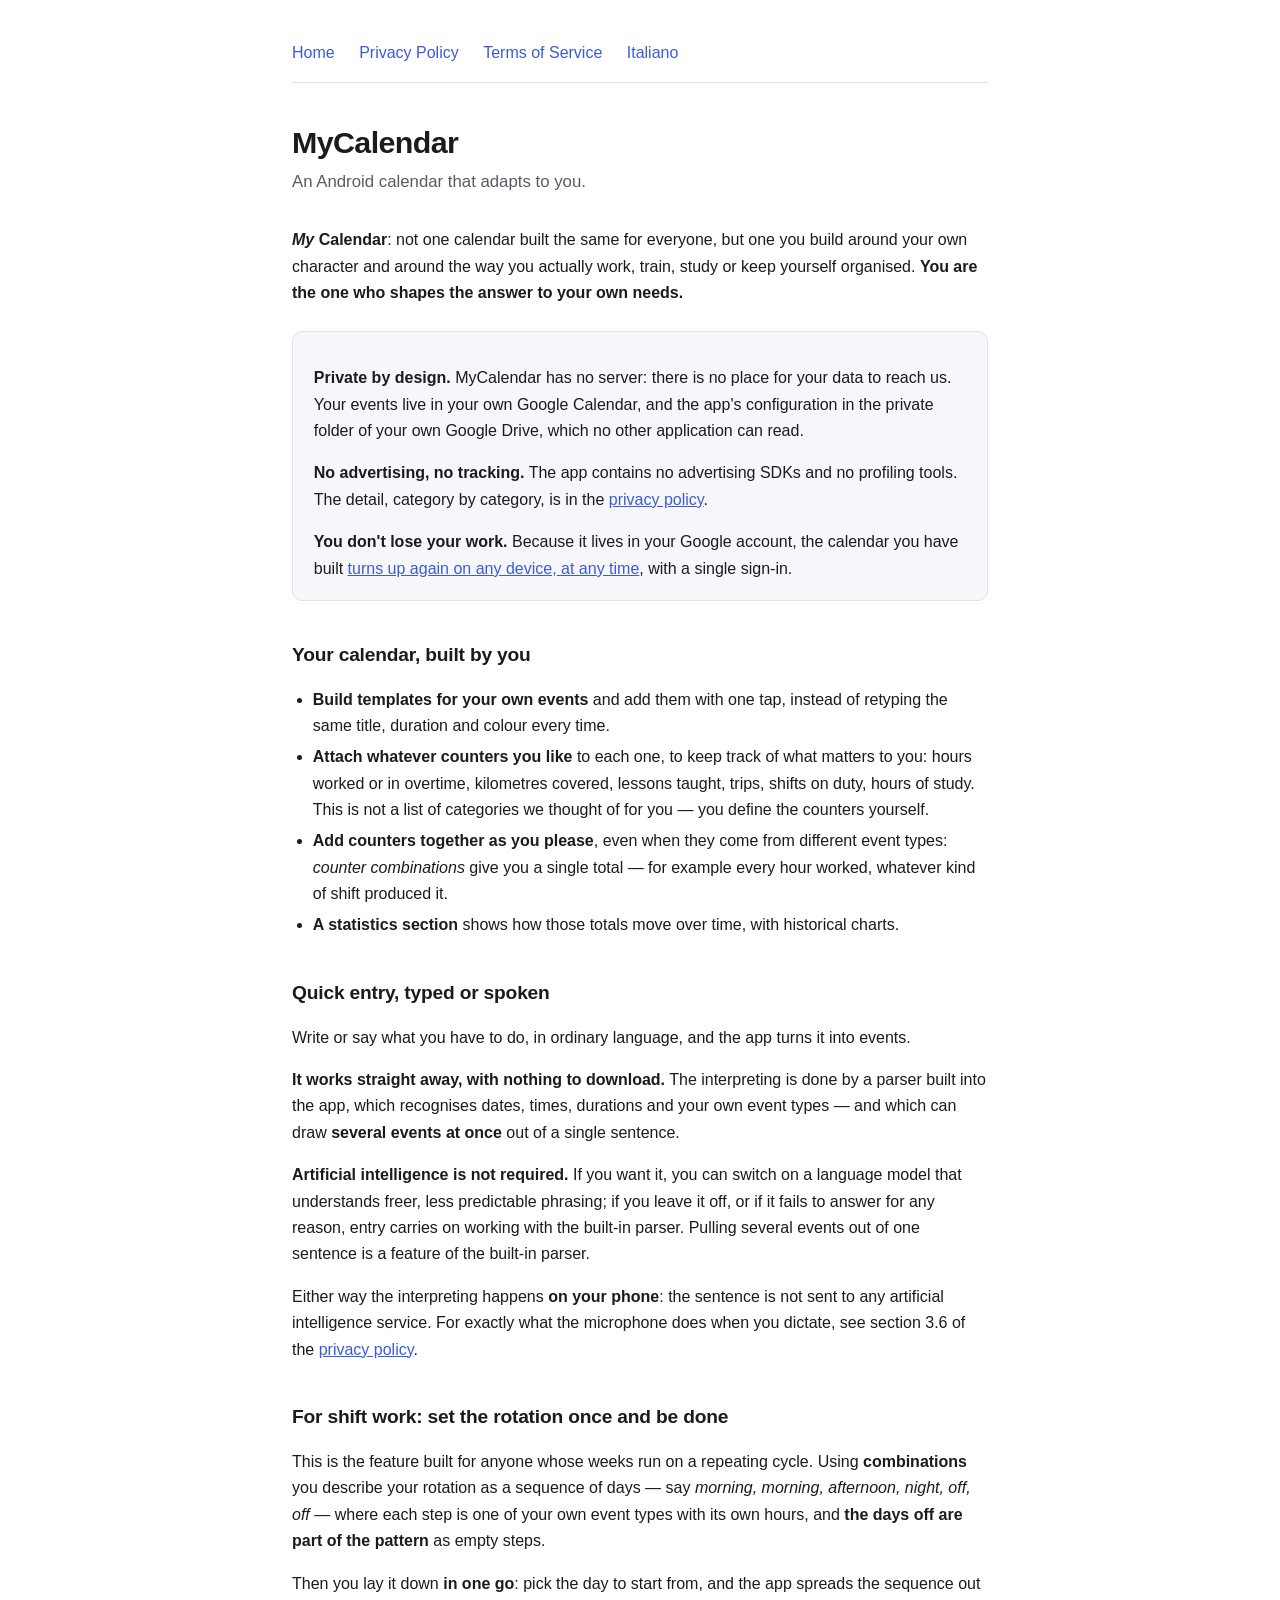
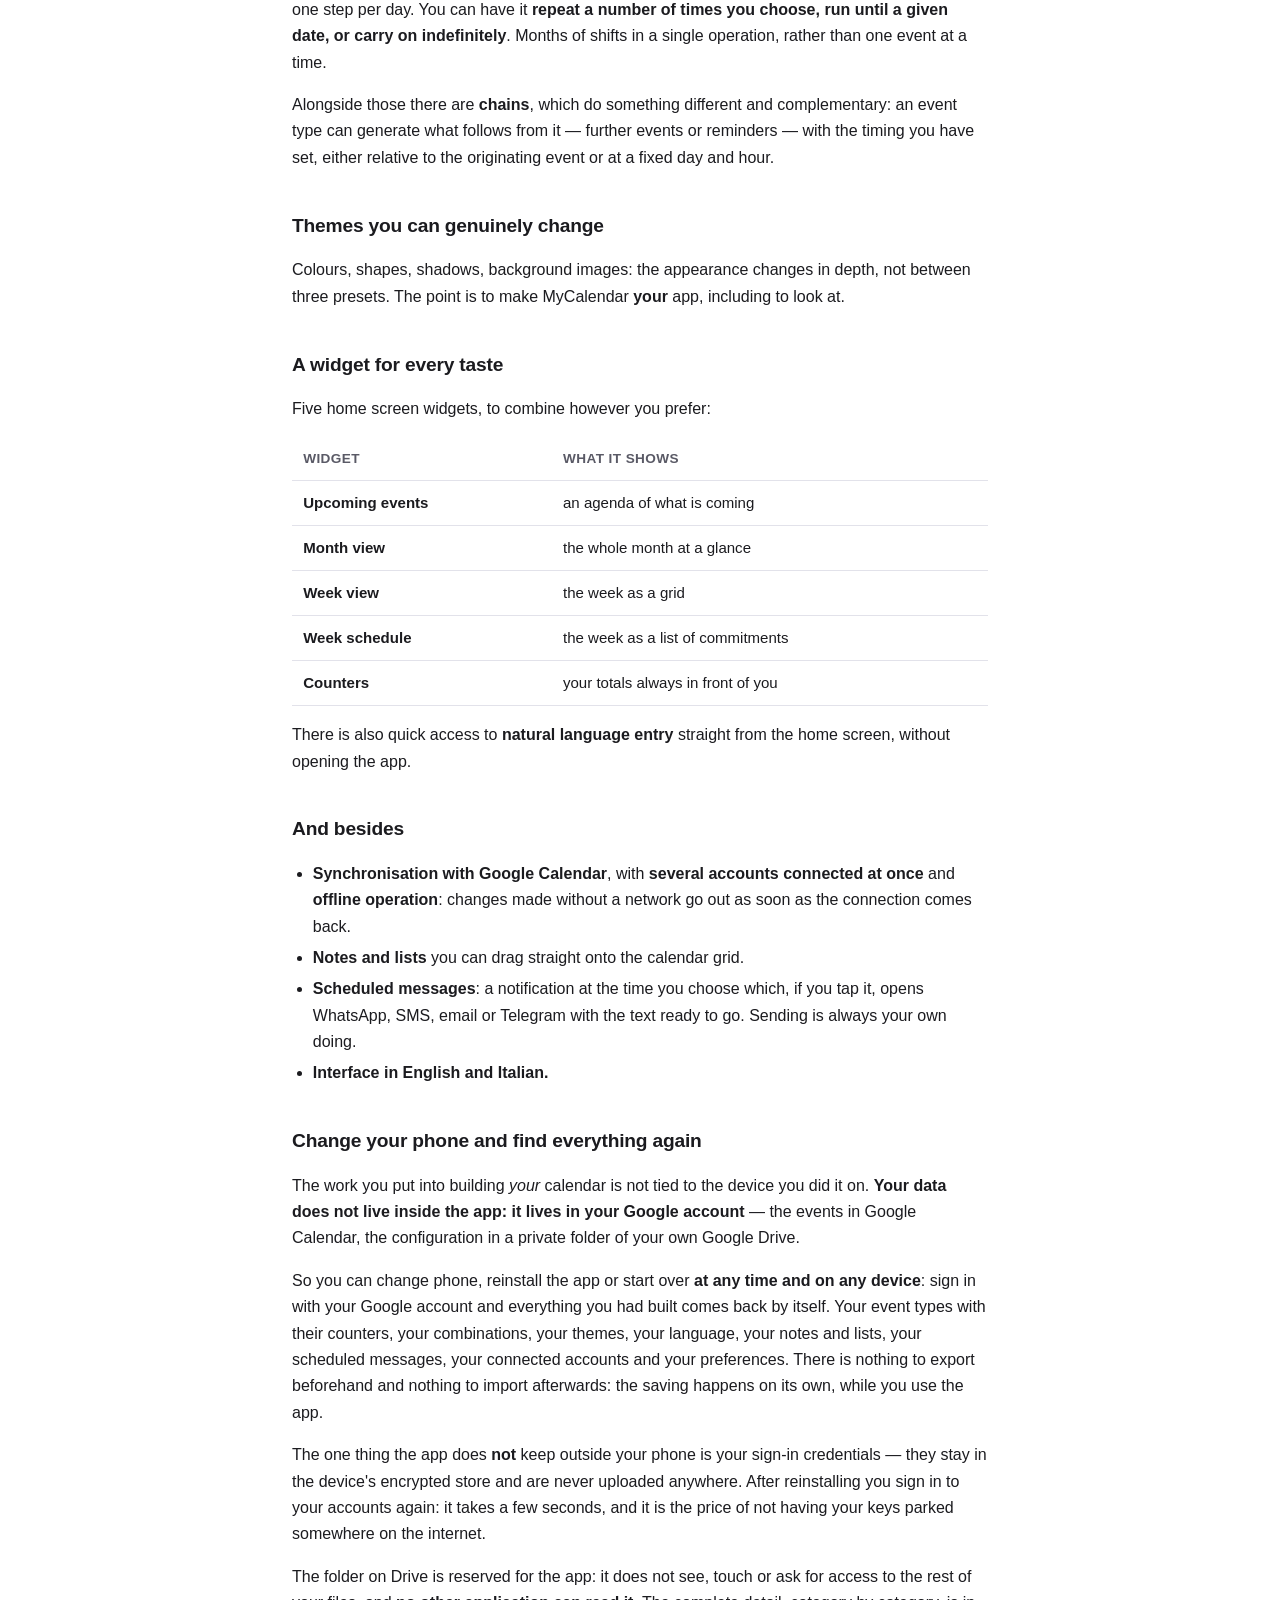
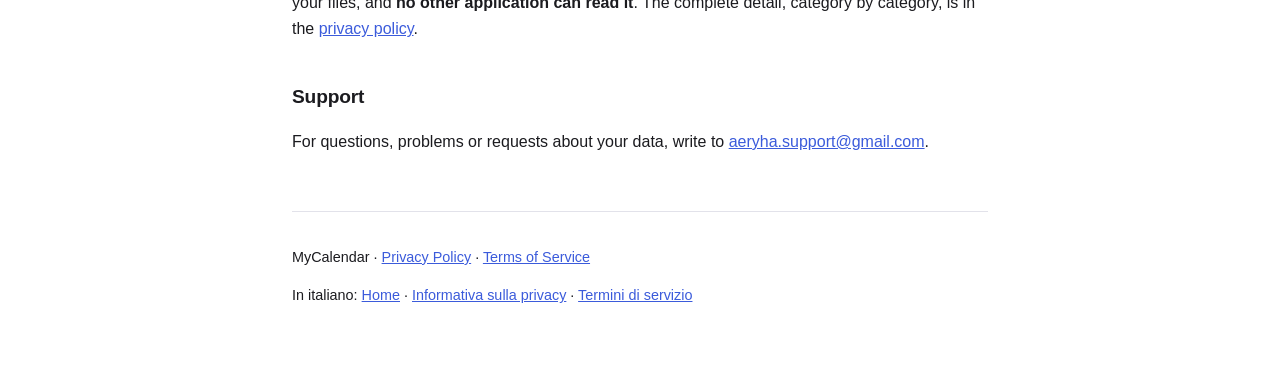
==== index-en.html @ 31de9132 "Aggiunge index-en.html, la homepage in inglese" ====
<!DOCTYPE html>
<html lang="en">
<head>
<meta charset="utf-8">
<meta name="viewport" content="width=device-width, initial-scale=1">
<title>MyCalendar — an Android calendar that adapts to you</title>
<meta name="description" content="MyCalendar is an Android calendar that adapts to you: build templates for your own events, attach whatever counters you want, and watch how they add up. Private by design: your data stays in your own Google account.">
<link rel="stylesheet" href="stile.css">
</head>
<body>

<nav>
  <a href="index-en.html">Home</a>
  <a href="privacy-en.html">Privacy Policy</a>
  <a href="terms-en.html">Terms of Service</a>
  <a href="index.html">Italiano</a>
</nav>

<h1>MyCalendar</h1>
<p class="sottotitolo">An Android calendar that adapts to you.</p>
<p><strong><em>My</em> Calendar</strong>: not one calendar built the same for everyone, but one
you build around your own character and around the way you actually work, train, study or keep
yourself organised. <strong>You are the one who shapes the answer to your own needs.</strong></p>

<div class="sintesi">
  <p><strong>Private by design.</strong> MyCalendar has no server: there is no place for your
  data to reach us. Your events live in your own Google Calendar, and the app's configuration
  in the private folder of your own Google Drive, which no other application can read.</p>
  <p><strong>No advertising, no tracking.</strong> The app contains no advertising SDKs and no
  profiling tools. The detail, category by category, is in the
  <a href="privacy-en.html">privacy policy</a>.</p>
  <p><strong>You don't lose your work.</strong> Because it lives in your Google account, the
  calendar you have built <a href="#restore">turns up again on any device, at any time</a>,
  with a single sign-in.</p>
</div>

<h2>Your calendar, built by you</h2>
<ul>
  <li><strong>Build templates for your own events</strong> and add them with one tap, instead
  of retyping the same title, duration and colour every time.</li>
  <li><strong>Attach whatever counters you like</strong> to each one, to keep track of what
  matters to you: hours worked or in overtime, kilometres covered, lessons taught, trips,
  shifts on duty, hours of study. This is not a list of categories we thought of for you —
  you define the counters yourself.</li>
  <li><strong>Add counters together as you please</strong>, even when they come from different
  event types: <em>counter combinations</em> give you a single total — for example every hour
  worked, whatever kind of shift produced it.</li>
  <li><strong>A statistics section</strong> shows how those totals move over time, with
  historical charts.</li>
</ul>

<h2>Quick entry, typed or spoken</h2>
<p>Write or say what you have to do, in ordinary language, and the app turns it into events.</p>
<p><strong>It works straight away, with nothing to download.</strong> The interpreting is done
by a parser built into the app, which recognises dates, times, durations and your own event
types — and which can draw <strong>several events at once</strong> out of a single
sentence.</p>
<p><strong>Artificial intelligence is not required.</strong> If you want it, you can switch on
a language model that understands freer, less predictable phrasing; if you leave it off, or if
it fails to answer for any reason, entry carries on working with the built-in parser. Pulling
several events out of one sentence is a feature of the built-in parser.</p>
<p>Either way the interpreting happens <strong>on your phone</strong>: the sentence is not sent
to any artificial intelligence service. For exactly what the microphone does when you dictate,
see section 3.6 of the <a href="privacy-en.html">privacy policy</a>.</p>

<h2>For shift work: set the rotation once and be done</h2>
<p>This is the feature built for anyone whose weeks run on a repeating cycle. Using
<strong>combinations</strong> you describe your rotation as a sequence of days — say
<em>morning, morning, afternoon, night, off, off</em> — where each step is one of your own
event types with its own hours, and <strong>the days off are part of the pattern</strong> as
empty steps.</p>
<p>Then you lay it down <strong>in one go</strong>: pick the day to start from, and the app
spreads the sequence out one step per day. You can have it <strong>repeat a number of times
you choose, run until a given date, or carry on indefinitely</strong>. Months of shifts in a
single operation, rather than one event at a time.</p>
<p>Alongside those there are <strong>chains</strong>, which do something different and
complementary: an event type can generate what follows from it — further events or reminders —
with the timing you have set, either relative to the originating event or at a fixed day and
hour.</p>

<h2>Themes you can genuinely change</h2>
<p>Colours, shapes, shadows, background images: the appearance changes in depth, not between
three presets. The point is to make MyCalendar <strong>your</strong> app, including to look
at.</p>

<h2>A widget for every taste</h2>
<p>Five home screen widgets, to combine however you prefer:</p>
<table>
  <tr><th>Widget</th><th>What it shows</th></tr>
  <tr><td><strong>Upcoming events</strong></td><td>an agenda of what is coming</td></tr>
  <tr><td><strong>Month view</strong></td><td>the whole month at a glance</td></tr>
  <tr><td><strong>Week view</strong></td><td>the week as a grid</td></tr>
  <tr><td><strong>Week schedule</strong></td><td>the week as a list of commitments</td></tr>
  <tr><td><strong>Counters</strong></td><td>your totals always in front of you</td></tr>
</table>
<p>There is also quick access to <strong>natural language entry</strong> straight from the home
screen, without opening the app.</p>

<h2>And besides</h2>
<ul>
  <li><strong>Synchronisation with Google Calendar</strong>, with <strong>several accounts
  connected at once</strong> and <strong>offline operation</strong>: changes made without a
  network go out as soon as the connection comes back.</li>
  <li><strong>Notes and lists</strong> you can drag straight onto the calendar grid.</li>
  <li><strong>Scheduled messages</strong>: a notification at the time you choose which, if you
  tap it, opens WhatsApp, SMS, email or Telegram with the text ready to go. Sending is always
  your own doing.</li>
  <li><strong>Interface in English and Italian.</strong></li>
</ul>

<h2 id="restore">Change your phone and find everything again</h2>
<p>The work you put into building <em>your</em> calendar is not tied to the device you did it
on. <strong>Your data does not live inside the app: it lives in your Google account</strong> —
the events in Google Calendar, the configuration in a private folder of your own Google
Drive.</p>
<p>So you can change phone, reinstall the app or start over <strong>at any time and on any
device</strong>: sign in with your Google account and everything you had built comes back by
itself. Your event types with their counters, your combinations, your themes, your language,
your notes and lists, your scheduled messages, your connected accounts and your preferences.
There is nothing to export beforehand and nothing to import afterwards: the saving happens on
its own, while you use the app.</p>
<p>The one thing the app does <strong>not</strong> keep outside your phone is your sign-in
credentials — they stay in the device's encrypted store and are never uploaded anywhere. After
reinstalling you sign in to your accounts again: it takes a few seconds, and it is the price of
not having your keys parked somewhere on the internet.</p>
<p>The folder on Drive is reserved for the app: it does not see, touch or ask for access to the
rest of your files, and <strong>no other application can read it</strong>. The complete detail,
category by category, is in the <a href="privacy-en.html">privacy policy</a>.</p>

<h2>Support</h2>
<p>For questions, problems or requests about your data, write to
<a href="mailto:aeryha.support@gmail.com">aeryha.support@gmail.com</a>.</p>

<footer>
  <p>MyCalendar · <a href="privacy-en.html">Privacy Policy</a> ·
  <a href="terms-en.html">Terms of Service</a></p>
  <p>In italiano: <a href="index.html">Home</a> ·
  <a href="privacy.html">Informativa sulla privacy</a> ·
  <a href="termini.html">Termini di servizio</a></p>
</footer>

</body>
</html>
---- stile.css ----
:root {
  --testo: #1b1b1f;
  --tenue: #5a5a66;
  --bordo: #e2e2ea;
  --sfondo: #ffffff;
  --accento: #3b5bdb;
  --nota: #f7f7fb;
}
@media (prefers-color-scheme: dark) {
  :root {
    --testo: #e8e8ee;
    --tenue: #a3a3b2;
    --bordo: #32323c;
    --sfondo: #16161a;
    --accento: #8da2fb;
    --nota: #1e1e24;
  }
}
* { box-sizing: border-box; }
body {
  margin: 0 auto;
  padding: 2.5rem 1.25rem 4rem;
  max-width: 46rem;
  background: var(--sfondo);
  color: var(--testo);
  font: 16px/1.65 -apple-system, BlinkMacSystemFont, "Segoe UI", Roboto, sans-serif;
  -webkit-text-size-adjust: 100%;
}
h1 { font-size: 1.9rem; line-height: 1.25; margin: 0 0 .4rem; letter-spacing: -.02em; }
h2 { font-size: 1.2rem; margin: 2.4rem 0 .6rem; letter-spacing: -.01em; }
h3 { font-size: 1rem; margin: 1.6rem 0 .4rem; }
p, li { color: var(--testo); }
a { color: var(--accento); }
.sottotitolo { color: var(--tenue); margin: 0 0 2rem; font-size: 1.05rem; }
.aggiornato { color: var(--tenue); font-size: .9rem; }
nav { margin: 0 0 2.5rem; padding-bottom: 1rem; border-bottom: 1px solid var(--bordo); }
nav a { margin-right: 1.25rem; text-decoration: none; font-weight: 500; }
nav a:hover { text-decoration: underline; }
.sintesi {
  background: var(--nota);
  border: 1px solid var(--bordo);
  border-radius: 10px;
  padding: 1.1rem 1.3rem;
  margin: 1.5rem 0 2rem;
}
.sintesi p:last-child { margin-bottom: 0; }
table { width: 100%; border-collapse: collapse; margin: 1rem 0; font-size: .94rem; }
th, td { text-align: left; vertical-align: top; padding: .6rem .7rem; border-bottom: 1px solid var(--bordo); }
th { font-weight: 600; color: var(--tenue); font-size: .85rem; text-transform: uppercase; letter-spacing: .03em; }
code { background: var(--nota); padding: .1rem .35rem; border-radius: 4px; font-size: .9em; }
footer { margin-top: 3.5rem; padding-top: 1.2rem; border-top: 1px solid var(--bordo); color: var(--tenue); font-size: .9rem; }
ul { padding-left: 1.3rem; }
li { margin: .3rem 0; }
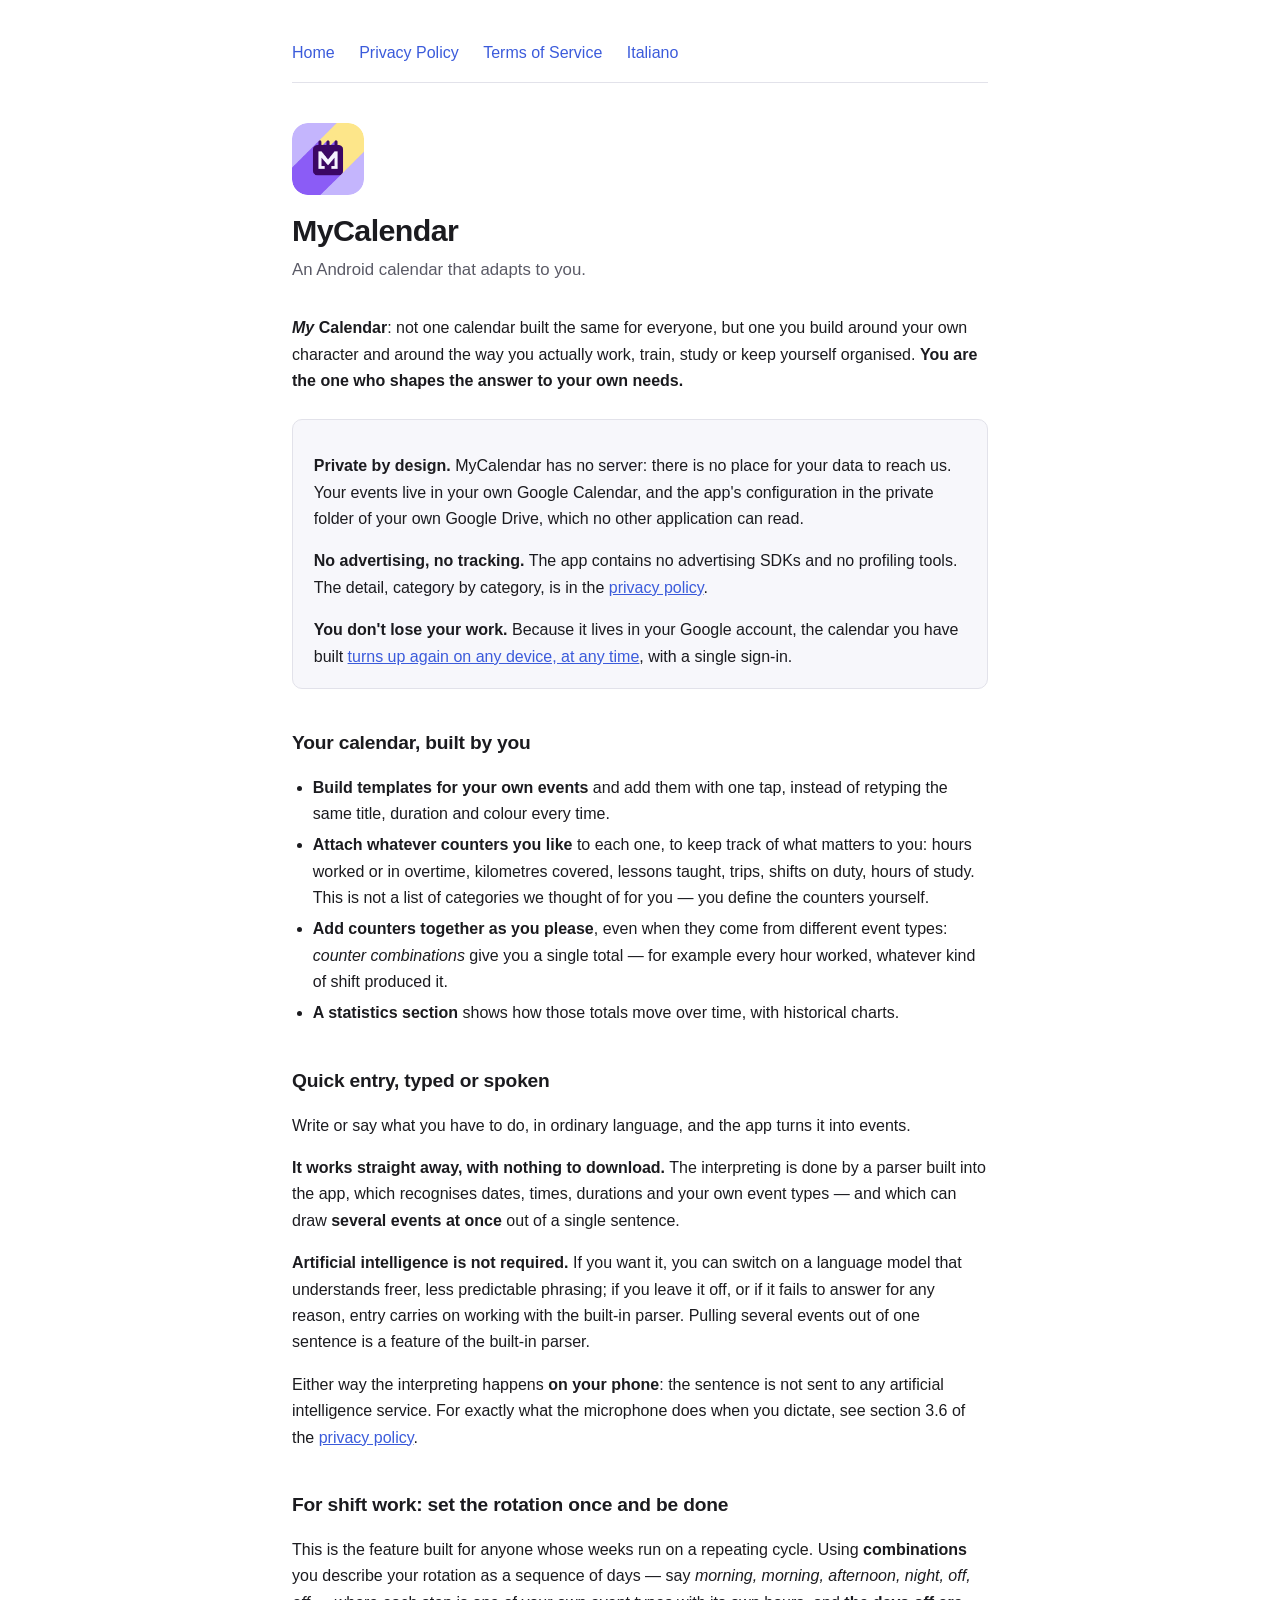
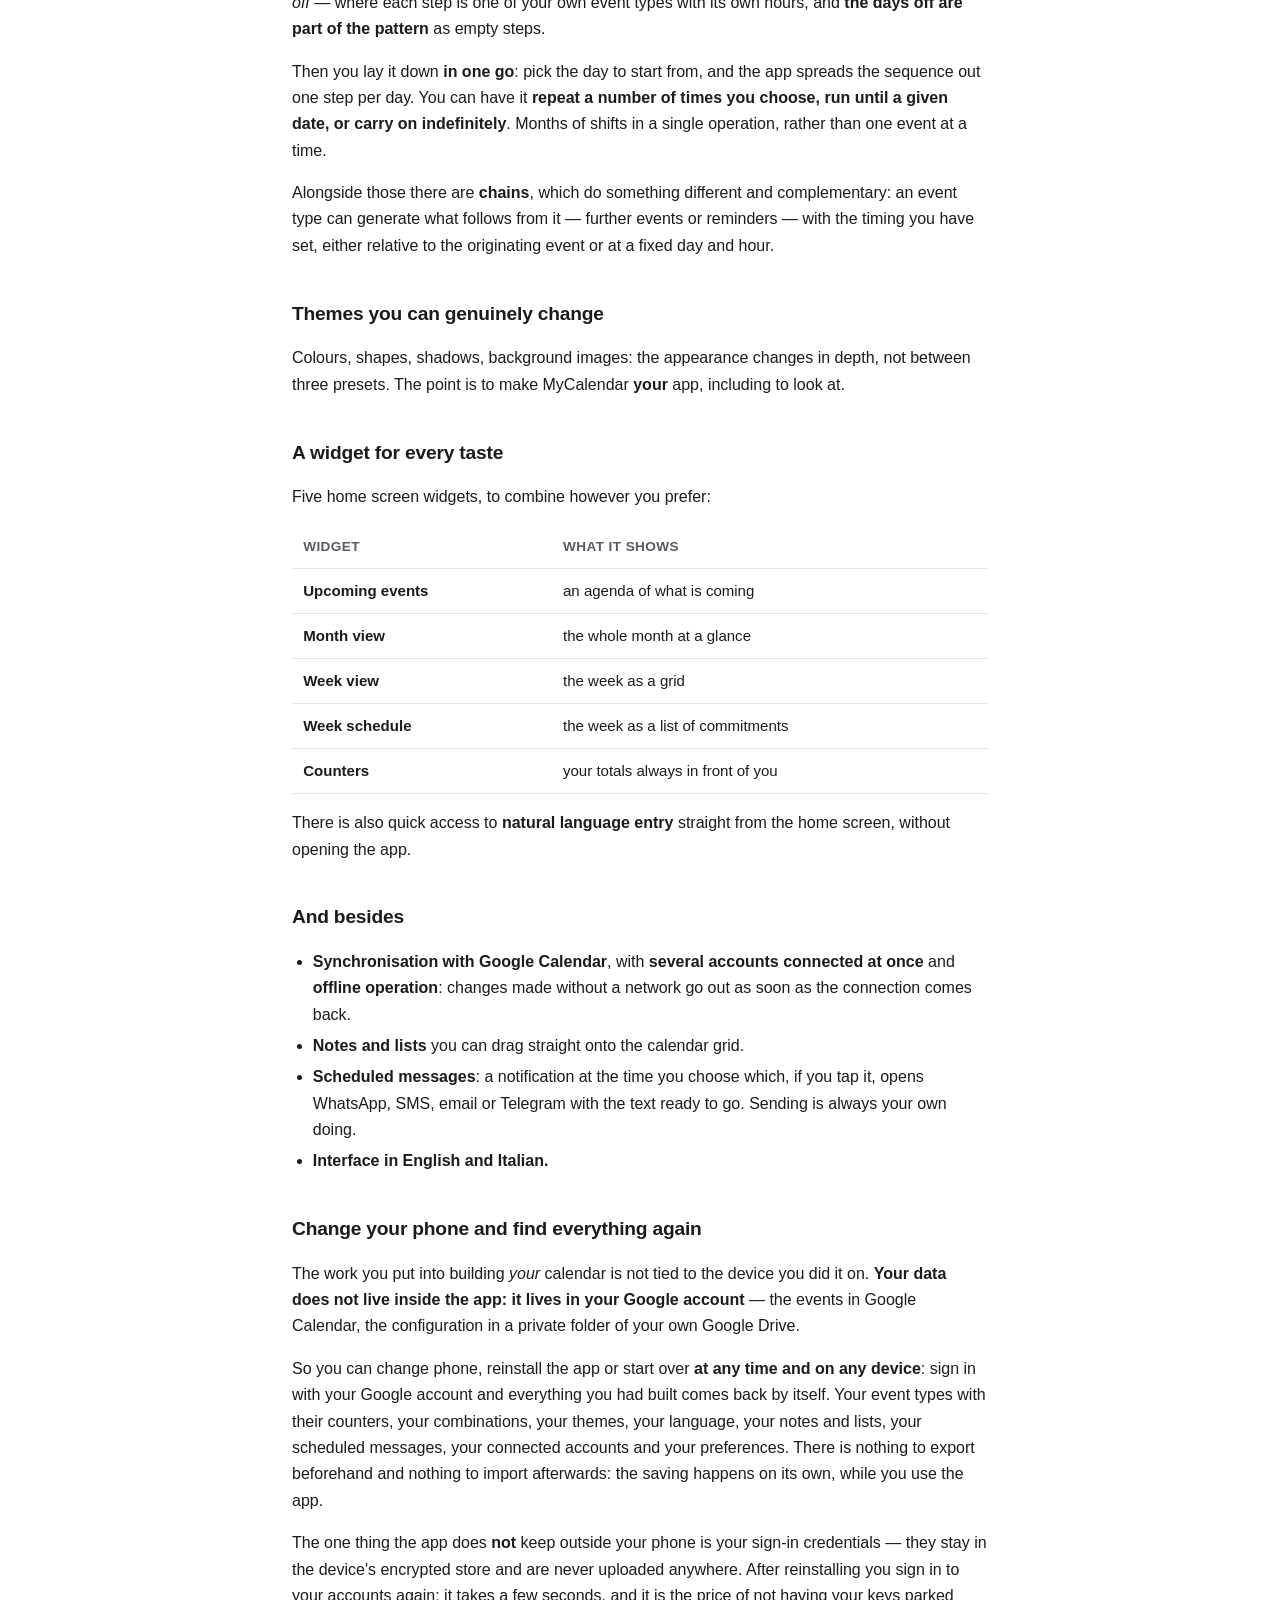
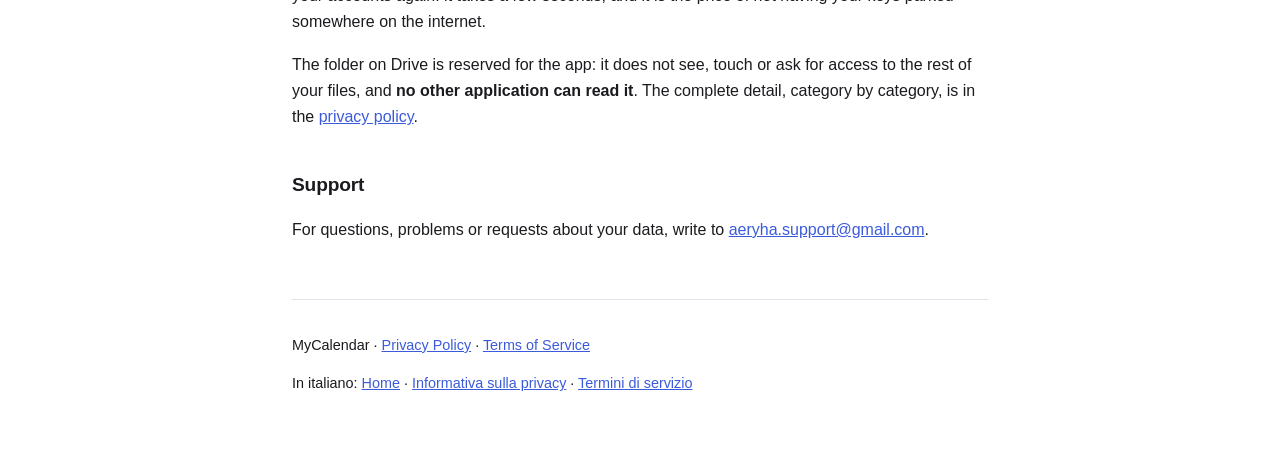
==== commit 1723f185: "Aggiunge il logo di MyCalendar al sito Il sito non aveva ne` logo ne` favicon. La revisione del bran" ====
--- a/index-en.html
+++ b/index-en.html
@@ -5,6 +5,14 @@
 <meta name="viewport" content="width=device-width, initial-scale=1">
 <title>MyCalendar — an Android calendar that adapts to you</title>
 <meta name="description" content="MyCalendar is an Android calendar that adapts to you: build templates for your own events, attach whatever counters you want, and watch how they add up. Private by design: your data stays in your own Google account.">
+<meta property="og:type" content="website">
+<meta property="og:title" content="MyCalendar — an Android calendar that adapts to you">
+<meta property="og:description" content="MyCalendar is an Android calendar that adapts to you: build templates for your own events, attach whatever counters you want, and watch how they add up. Private by design: your data stays in your own Google account.">
+<meta property="og:image" content="https://aeryha.github.io/mycalendar-sito/icona-512.png">
+<meta property="og:url" content="https://aeryha.github.io/mycalendar-sito/index-en.html">
+<link rel="icon" href="favicon.ico" sizes="any">
+<link rel="icon" href="icona-192.png" type="image/png">
+<link rel="apple-touch-icon" href="icona-180.png">
 <link rel="stylesheet" href="stile.css">
 </head>
 <body>
@@ -16,6 +24,7 @@
   <a href="index.html">Italiano</a>
 </nav>
 
+<img src="icona-512.png" alt="MyCalendar logo" class="marchio" width="72" height="72">
 <h1>MyCalendar</h1>
 <p class="sottotitolo">An Android calendar that adapts to you.</p>
 <p><strong><em>My</em> Calendar</strong>: not one calendar built the same for everyone, but one
--- a/stile.css
+++ b/stile.css
@@ -26,6 +26,7 @@
   font: 16px/1.65 -apple-system, BlinkMacSystemFont, "Segoe UI", Roboto, sans-serif;
   -webkit-text-size-adjust: 100%;
 }
+.marchio { display: block; width: 72px; height: 72px; border-radius: 16px; margin: 0 0 1rem; }
 h1 { font-size: 1.9rem; line-height: 1.25; margin: 0 0 .4rem; letter-spacing: -.02em; }
 h2 { font-size: 1.2rem; margin: 2.4rem 0 .6rem; letter-spacing: -.01em; }
 h3 { font-size: 1rem; margin: 1.6rem 0 .4rem; }
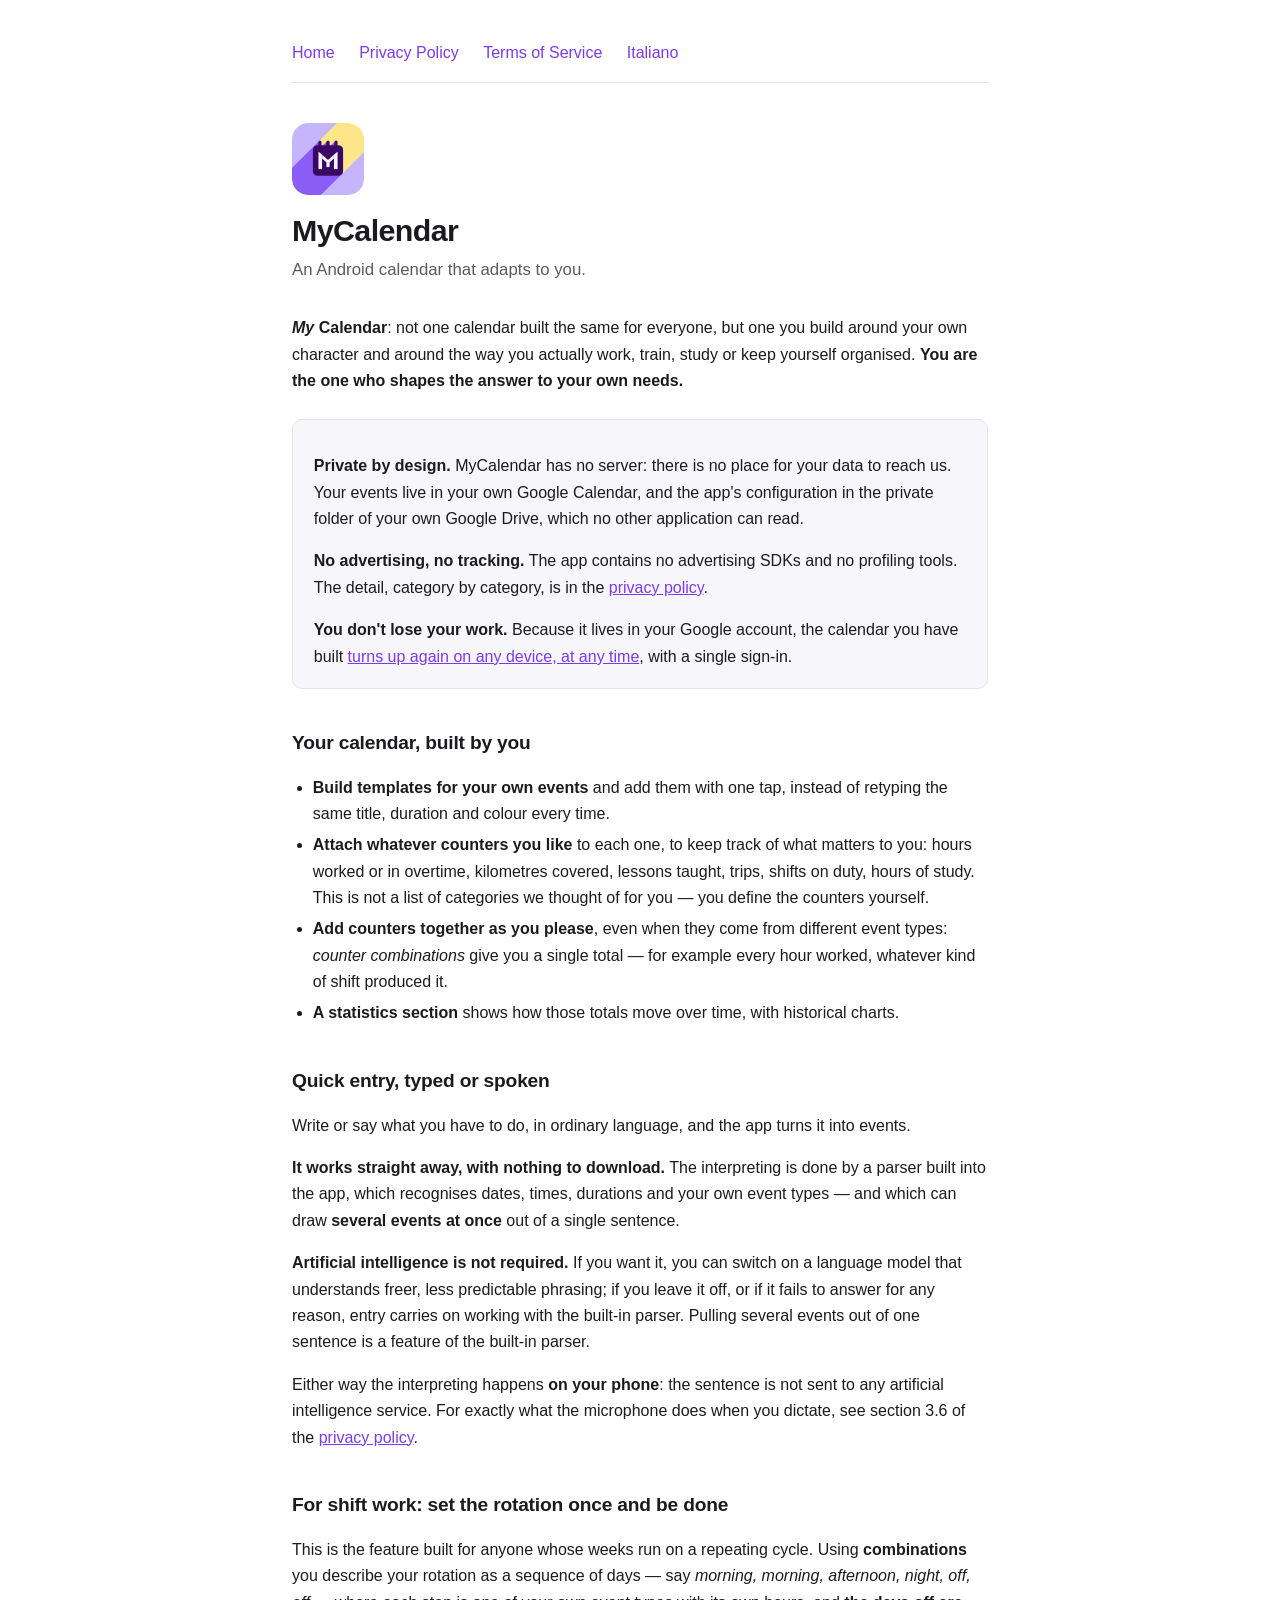
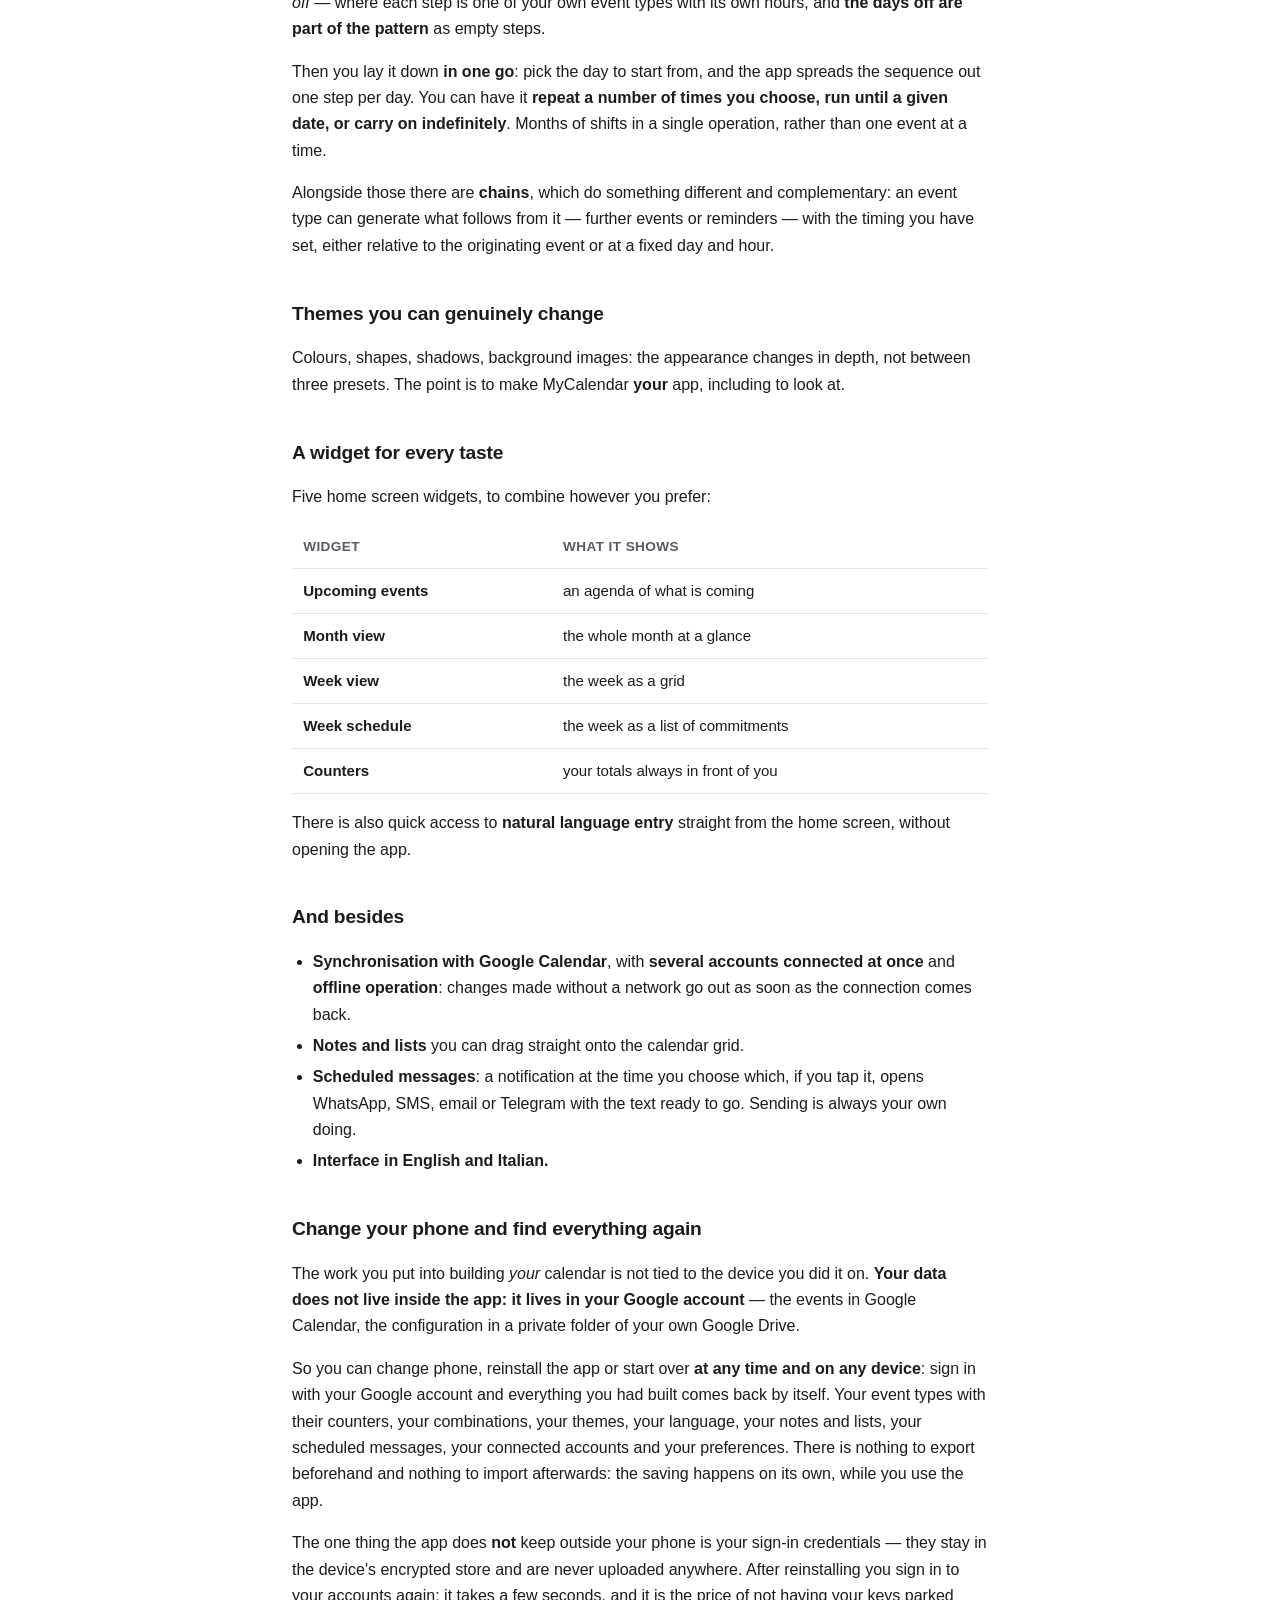
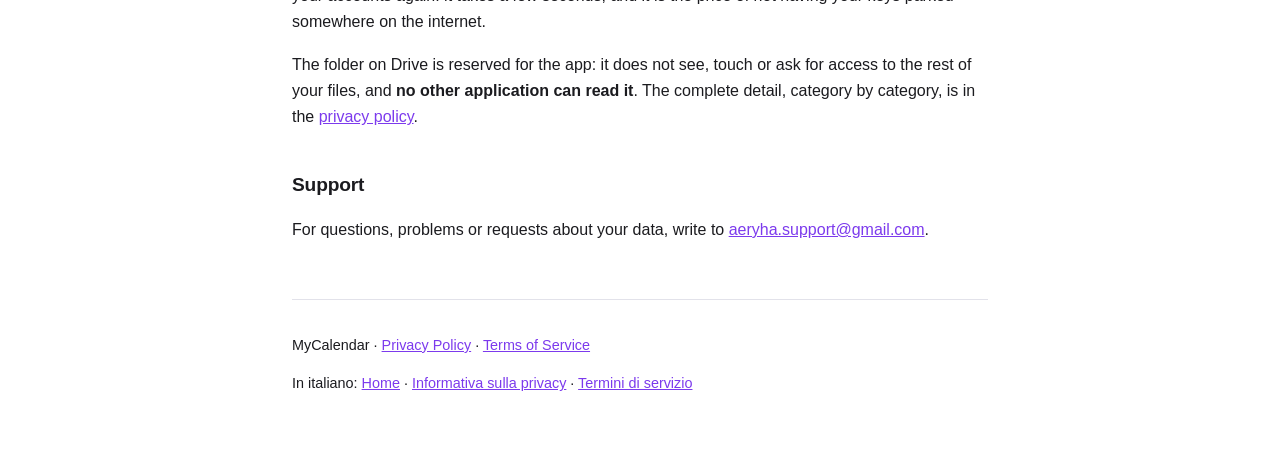
==== commit 67b0cb25: "Dichiara l'indirizzo canonico https di ogni pagina Search Console segnalava http://aeryha.com/ e /in" ====
--- a/index-en.html
+++ b/index-en.html
@@ -8,8 +8,9 @@
 <meta property="og:type" content="website">
 <meta property="og:title" content="MyCalendar — an Android calendar that adapts to you">
 <meta property="og:description" content="MyCalendar is an Android calendar that adapts to you: build templates for your own events, attach whatever counters you want, and watch how they add up. Private by design: your data stays in your own Google account.">
-<meta property="og:image" content="https://aeryha.github.io/mycalendar-sito/icona-512.png">
-<meta property="og:url" content="https://aeryha.github.io/mycalendar-sito/index-en.html">
+<meta property="og:image" content="https://aeryha.com/icona-512.png">
+<meta property="og:url" content="https://aeryha.com/index-en.html">
+<link rel="canonical" href="https://aeryha.com/index-en.html">
 <link rel="icon" href="favicon.ico" sizes="any">
 <link rel="icon" href="icona-192.png" type="image/png">
 <link rel="apple-touch-icon" href="icona-180.png">
--- a/stile.css
+++ b/stile.css
@@ -3,7 +3,7 @@
   --tenue: #5a5a66;
   --bordo: #e2e2ea;
   --sfondo: #ffffff;
-  --accento: #3b5bdb;
+  --accento: #7c3aed;
   --nota: #f7f7fb;
 }
 @media (prefers-color-scheme: dark) {
@@ -12,7 +12,7 @@
     --tenue: #a3a3b2;
     --bordo: #32323c;
     --sfondo: #16161a;
-    --accento: #8da2fb;
+    --accento: #c4b5fd;
     --nota: #1e1e24;
   }
 }
